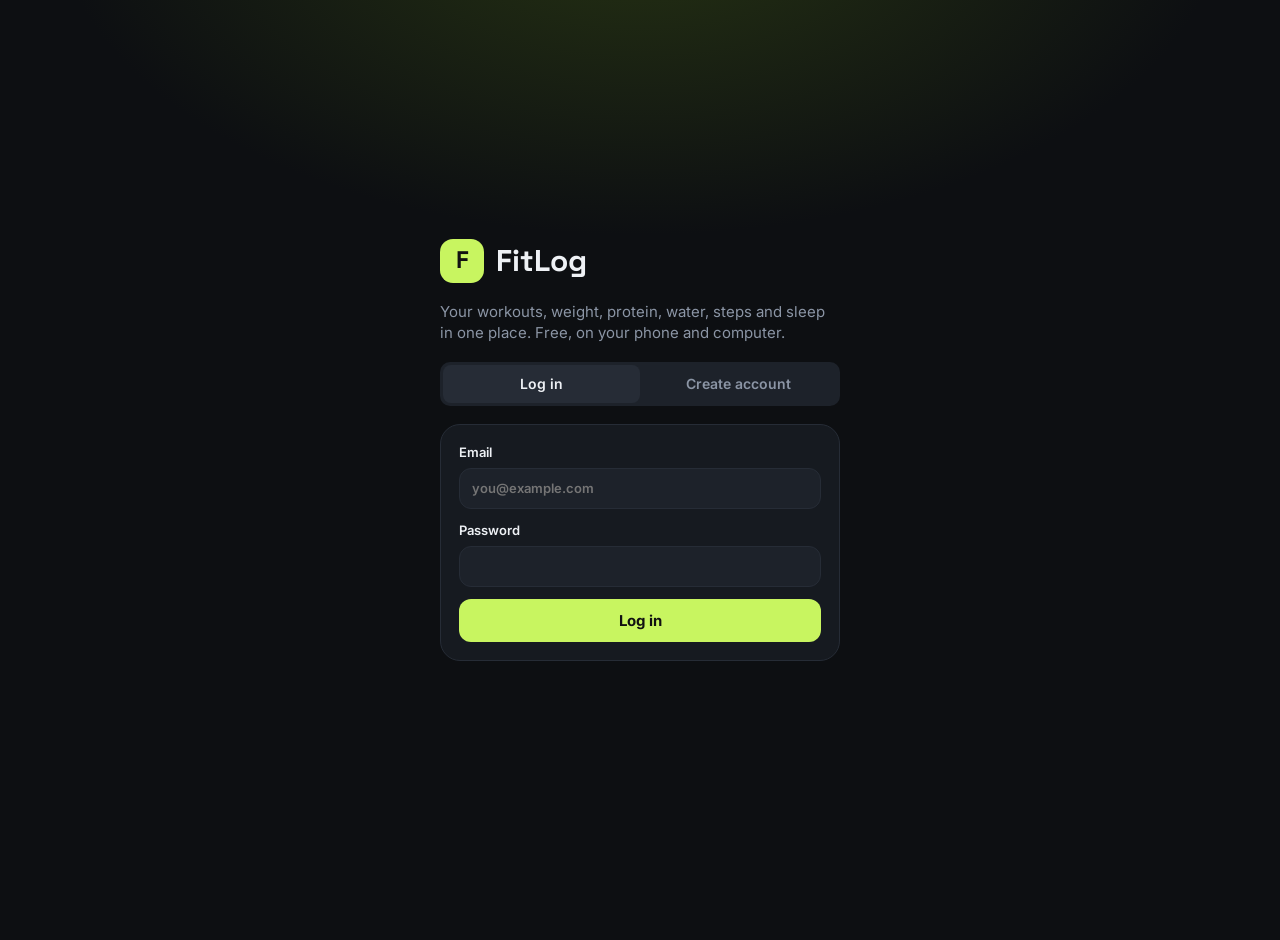
==== src/app/static/index.html @ 0b78c6a9 "FitLog first version Co-Authored-By: Claude Opus 5.5 (1M context) <noreply@anthropic.com>" ====
<!doctype html>
<html lang="en">
<head>
  <meta charset="utf-8">
  <meta name="viewport" content="width=device-width, initial-scale=1, viewport-fit=cover">
  <meta name="theme-color" content="#0d0f12">
  <meta name="description" content="Track workouts, weight, protein, water, steps and sleep. Free fitness log that works on phone and computer.">
  <title>FitLog</title>
  <link rel="manifest" href="manifest.json">
  <link rel="icon" href="icons/icon.svg" type="image/svg+xml">
  <link rel="apple-touch-icon" href="icons/apple-touch-icon.png">
  <meta name="apple-mobile-web-app-capable" content="yes">
  <meta name="apple-mobile-web-app-status-bar-style" content="black-translucent">
  <meta name="apple-mobile-web-app-title" content="FitLog">
  <link rel="preconnect" href="https://fonts.googleapis.com">
  <link href="https://fonts.googleapis.com/css2?family=Inter:wght@400;500;600&family=Space+Grotesk:wght@500;700&display=swap" rel="stylesheet">
  <link rel="stylesheet" href="styles.css">
</head>
<body>
  <!-- ================= SIGN IN / SIGN UP ================= -->
  <section id="auth" class="auth" hidden>
    <div class="auth-card">
      <div class="brand big"><span class="logo">F</span>FitLog</div>
      <p class="auth-tag">Your workouts, weight, protein, water, steps and sleep in one place. Free, on your phone and computer.</p>
      <div class="seg auth-seg">
        <button type="button" data-mode="login" class="on">Log in</button>
        <button type="button" data-mode="signup">Create account</button>
      </div>
      <form id="authForm" class="form" autocomplete="on">
        <label class="signup-only"><em class="lt">Name</em><input name="name" autocomplete="name" maxlength="40" placeholder="Adam"></label>
        <label><em class="lt">Email</em><input name="email" type="email" autocomplete="email" required placeholder="you@example.com"></label>
        <label><em class="lt">Password <span class="signup-only">at least 8 characters</span></em>
          <input name="password" type="password" autocomplete="current-password" required minlength="8"></label>
        <label class="signup-only" id="codeField" hidden><em class="lt">Invite code <span>ask the app owner</span></em><input name="code" autocomplete="off"></label>
        <p class="auth-error" id="authError"></p>
        <button type="submit" class="primary full" id="authSubmit">Log in</button>
      </form>
    </div>
  </section>

  <!-- ================= APP ================= -->
  <div id="app" hidden>
    <header class="top">
      <div class="brand"><span class="logo">F</span>FitLog</div>
      <div class="datenav" id="datenav">
        <button id="prev" aria-label="Previous day">&#8249;</button>
        <label class="datepick"><span id="dateLabel"></span><input type="date" id="dateInput" aria-label="Pick a date"></label>
        <button id="next" aria-label="Next day">&#8250;</button>
      </div>
    </header>

    <main>
      <!-- TODAY -->
      <section id="view-today" class="view active">
        <div class="col-a">
          <p class="hello" id="hello"></p>
          <article class="card hero" id="workoutCard">
            <div class="hero-head">
              <div>
                <p class="eyebrow" id="workoutDay"></p>
                <h1 id="workoutName"></h1>
              </div>
              <span class="pill" id="workoutMins"></span>
            </div>
            <ol id="workoutList" class="exlist"></ol>
            <div class="chips" id="workoutChips"></div>
          </article>

          <div class="stats">
            <div class="stat"><span class="stat-val" id="sAvg">–</span><span class="stat-lbl">7-day avg kg</span></div>
            <div class="stat"><span class="stat-val" id="sChange">–</span><span class="stat-lbl">vs last week</span></div>
            <div class="stat"><span class="stat-val" id="sStreak">0</span><span class="stat-lbl">day streak</span></div>
            <div class="stat"><span class="stat-val" id="sSessions">0</span><span class="stat-lbl">sessions this wk</span></div>
          </div>

          <p class="advice" id="advice"></p>
          <div class="rings" id="rings"></div>
        </div>

        <form class="card form col-b" id="dayForm" autocomplete="off">
          <div class="form-head">
            <h2>Daily log</h2>
            <span class="saved" id="saved"></span>
          </div>
          <div class="grid">
            <label><em class="lt">Weight <span>kg</span></em><input name="weight" type="number" step="0.1" inputmode="decimal" placeholder="–"></label>
            <label><em class="lt">Waist <span>cm · weekly</span></em><input name="waist" type="number" step="0.5" inputmode="decimal" placeholder="–"></label>
            <label><em class="lt">Protein <span>g</span></em><input name="protein" type="number" inputmode="numeric" placeholder="0"></label>
            <label><em class="lt">Water <span>L</span></em><input name="water" type="number" step="0.25" inputmode="decimal" placeholder="0"></label>
            <label><em class="lt">Steps</em><input name="steps" type="number" inputmode="numeric" placeholder="0"></label>
            <label><em class="lt">Sleep <span>h</span></em><input name="sleep" type="number" step="0.25" inputmode="decimal" placeholder="0"></label>
          </div>
          <label class="wide"><em class="lt">Workout</em>
            <select name="workout" id="workoutSelect"></select>
          </label>
          <label class="wide"><em class="lt">Lifts <span>exercise, weight × reps</span></em>
            <textarea name="lifts" rows="3" placeholder="Incline DB press 20 kg × 10, 9, 8"></textarea>
          </label>
          <label class="wide"><em class="lt">Note</em>
            <textarea name="note" rows="2" placeholder="How did today feel?"></textarea>
          </label>
          <div class="form-actions">
            <button type="button" class="ghost danger" id="clearDay">Clear day</button>
            <button type="submit" class="primary">Save</button>
          </div>
        </form>
      </section>

      <!-- HISTORY -->
      <section id="view-history" class="view">
        <article class="card">
          <div class="form-head">
            <h2>Weight trend</h2>
            <div class="seg" id="range">
              <button data-days="14">2W</button><button data-days="30" class="on">1M</button><button data-days="90">3M</button>
            </div>
          </div>
          <div id="chart" class="chart"></div>
          <div class="legend"><span class="dot dot-day"></span>Daily <span class="dot dot-avg"></span>7-day average</div>
        </article>
        <div id="historyList" class="hlist"></div>
      </section>

      <!-- PLAN -->
      <section id="view-plan" class="view">
        <div class="plan-head">
          <h2 class="page-title">Your plan</h2>
          <button type="button" class="ghost-btn" id="editPlan">Edit plan</button>
        </div>
        <div id="planView" class="stack">
          <article class="card"><h2>Daily targets</h2><div class="targets" id="targets"></div></article>
          <article class="card"><h2>Weekly split</h2><div id="split" class="split"></div></article>
          <article class="card"><h2>Menu</h2><div id="menu" class="menu"></div></article>
          <article class="card"><h2>Rules</h2><ul id="rules" class="rules"></ul></article>
        </div>
        <form id="planEdit" class="stack" hidden>
          <article class="card">
            <h2>Daily targets</h2>
            <div class="grid" id="targetInputs">
              <label><em class="lt">Calories <span>kcal</span></em><input name="calories" type="number" min="800" max="6000" required></label>
              <label><em class="lt">Protein <span>g</span></em><input name="protein" type="number" min="0" max="400" required></label>
              <label><em class="lt">Water <span>L</span></em><input name="water" type="number" step="0.25" min="0.5" max="10" required></label>
              <label><em class="lt">Steps</em><input name="steps" type="number" min="0" max="50000" step="500" required></label>
              <label><em class="lt">Sleep <span>h</span></em><input name="sleep" type="number" step="0.25" min="3" max="14" required></label>
            </div>
          </article>
          <article class="card">
            <h2>Weekly split</h2>
            <p class="hint">Name each day (call a day "Rest" for a rest day). One exercise per line.</p>
            <div id="splitInputs" class="split-edit"></div>
          </article>
          <article class="card">
            <h2>Menu</h2>
            <div id="menuInputs" class="menu-edit"></div>
            <button type="button" class="ghost-btn" id="addMeal">+ Add meal</button>
          </article>
          <div class="form-actions sticky-actions">
            <button type="button" class="ghost" id="cancelPlan">Cancel</button>
            <button type="submit" class="primary">Save plan</button>
          </div>
        </form>
      </section>

      <!-- ME -->
      <section id="view-me" class="view">
        <article class="card me-card">
          <div class="avatar" id="avatar"></div>
          <div>
            <h2 id="meName"></h2>
            <p class="muted" id="meEmail"></p>
          </div>
        </article>

        <form class="card form" id="nameForm">
          <h2>Profile</h2>
          <label><em class="lt">Name</em><input name="name" maxlength="40" required></label>
          <div class="form-actions"><span></span><button type="submit" class="primary">Save</button></div>
        </form>

        <article class="card">
          <h2>Install the app</h2>
          <div id="installBox" class="install">
            <button type="button" class="primary" id="installBtn" hidden>Install FitLog</button>
            <ul class="rules">
              <li><b>Android (Chrome):</b> menu ⋮ → <i>Add to Home screen</i> / <i>Install app</i></li>
              <li><b>iPhone (Safari):</b> Share button → <i>Add to Home Screen</i></li>
              <li><b>Computer (Chrome / Edge):</b> install icon at the right end of the address bar</li>
            </ul>
          </div>
        </article>

        <article class="card backup">
          <div>
            <h2>Backup</h2>
            <p class="muted">Download all your records as one file. Keep it in Google Drive, or use it to move your log to another FitLog (laptop ↔ cloud).</p>
          </div>
          <div class="backup-actions">
            <button type="button" class="primary" id="exportBtn">Download backup</button>
            <label class="ghost-btn">Restore from file<input type="file" id="importFile" accept=".json,application/json" hidden></label>
          </div>
        </article>

        <article class="card account-actions">
          <button type="button" class="ghost-btn" id="logoutBtn">Log out</button>
          <button type="button" class="ghost danger" id="deleteBtn">Delete account</button>
        </article>
      </section>
    </main>

    <nav class="tabs">
      <button data-view="today" class="on"><svg viewBox="0 0 24 24"><path d="M4 12h3l2-6 4 12 2-6h5"/></svg><span>Today</span></button>
      <button data-view="history"><svg viewBox="0 0 24 24"><path d="M4 19V5M4 19h16M8 15l4-4 3 3 5-6"/></svg><span>History</span></button>
      <button data-view="plan"><svg viewBox="0 0 24 24"><path d="M6 4h12v16H6zM9 8h6M9 12h6M9 16h4"/></svg><span>Plan</span></button>
      <button data-view="me"><svg viewBox="0 0 24 24"><circle cx="12" cy="8" r="4"/><path d="M4 20c1.5-4 4.5-6 8-6s6.5 2 8 6"/></svg><span>Me</span></button>
    </nav>
  </div>

  <div class="offline" id="offline" hidden>You're offline. Changes won't save until you reconnect.</div>
  <div class="toast" id="toast"></div>
  <script src="app.js"></script>
</body>
</html>
---- src/app/static/styles.css ----
:root {
  --bg: #0d0f12;
  --card: #161a20;
  --card-2: #1d222a;
  --line: #262c36;
  --text: #eef1f5;
  --muted: #8b95a5;
  --lime: #c8f560;
  --orange: #ff8a3d;
  --blue: #5cc8ff;
  --violet: #a78bfa;
  --red: #ff6b6b;
  --radius: 20px;
}

* { box-sizing: border-box; margin: 0; }
html { -webkit-text-size-adjust: 100%; }
body {
  background: radial-gradient(1200px 600px at 80% -10%, #1b2410 0%, transparent 60%), var(--bg);
  color: var(--text);
  font: 15px/1.45 Inter, system-ui, sans-serif;
  min-height: 100vh;
  padding-bottom: 96px;
}
h1, h2, .brand, .stat-val, .ring-val { font-family: "Space Grotesk", Inter, sans-serif; }
h2 { font-size: 17px; font-weight: 700; }
button { font: inherit; color: inherit; cursor: pointer; border: 0; background: none; }

/* Header */
.top {
  position: sticky; top: 0; z-index: 5;
  display: flex; align-items: center; justify-content: space-between; gap: 12px;
  padding: 14px max(16px, calc((100% - 728px) / 2));
  background: rgba(13, 15, 18, .82); backdrop-filter: blur(12px);
}
.brand { display: flex; align-items: center; gap: 8px; font-size: 20px; font-weight: 700; }
.logo {
  display: grid; place-items: center; width: 30px; height: 30px; border-radius: 9px;
  background: var(--lime); color: #111; font-size: 17px;
}
.datenav { display: flex; align-items: center; background: var(--card); border-radius: 999px; padding: 3px; }
.datenav button { width: 32px; height: 32px; border-radius: 50%; font-size: 20px; color: var(--muted); }
.datenav button:hover { background: var(--card-2); color: var(--text); }
.datepick { position: relative; padding: 0 8px; font-weight: 600; font-size: 14px; white-space: nowrap; }
.datepick input { position: absolute; inset: 0; opacity: 0; cursor: pointer; }

main { max-width: 760px; margin: 0 auto; padding: 4px 16px; }
.view { display: none; flex-direction: column; gap: 14px; animation: fade .25s ease; }
.view.active { display: flex; }
@keyframes fade { from { opacity: 0; transform: translateY(6px); } }

.card { background: var(--card); border: 1px solid var(--line); border-radius: var(--radius); padding: 18px; }
.card > h2 { margin-bottom: 12px; }

/* Workout hero */
.hero {
  background: linear-gradient(135deg, #222c12 0%, #161a20 55%);
  border-color: #34421a;
}
.hero-head { display: flex; justify-content: space-between; align-items: flex-start; }
.eyebrow { color: var(--lime); font-size: 12px; font-weight: 600; letter-spacing: .08em; text-transform: uppercase; }
.hero h1 { font-size: 34px; line-height: 1.1; margin-top: 2px; }
.pill { background: rgba(200, 245, 96, .14); color: var(--lime); border-radius: 999px; padding: 4px 10px; font-size: 12px; font-weight: 600; }
.exlist { margin: 14px 0 0; padding: 0; list-style: none; counter-reset: ex; display: grid; gap: 8px; }
.exlist li { counter-increment: ex; display: flex; gap: 10px; color: #d7dde6; }
.exlist li::before {
  content: counter(ex); flex: none; width: 22px; height: 22px; border-radius: 7px;
  display: grid; place-items: center; font-size: 12px; font-weight: 600;
  background: var(--card-2); color: var(--muted);
}
.chips { display: flex; gap: 8px; margin-top: 16px; flex-wrap: wrap; }
.chip { padding: 8px 14px; border-radius: 999px; background: var(--card-2); border: 1px solid var(--line); font-weight: 600; font-size: 13px; }
.chip.on { background: var(--lime); color: #111; border-color: var(--lime); }
.chip.off.on { background: var(--red); border-color: var(--red); }

/* Stats */
.stats { display: grid; grid-template-columns: repeat(4, 1fr); gap: 8px; }
.stat { background: var(--card); border: 1px solid var(--line); border-radius: 16px; padding: 12px 10px; display: flex; flex-direction: column; }
.stat-val { font-size: 22px; font-weight: 700; }
.stat-lbl { color: var(--muted); font-size: 11.5px; }
.good { color: var(--lime); } .warn { color: var(--orange); }
.advice { color: var(--muted); font-size: 13.5px; padding: 0 4px; }
.advice::before { content: "\25CF  "; color: var(--lime); }

/* Rings */
.rings { display: grid; grid-template-columns: repeat(4, 1fr); gap: 8px; }
.ring { background: var(--card); border: 1px solid var(--line); border-radius: 16px; padding: 12px 6px 10px; display: flex; flex-direction: column; align-items: center; gap: 6px; }
.ring svg { width: 72px; height: 72px; transform: rotate(-90deg); }
.ring circle { fill: none; stroke-width: 7; }
.ring .track { stroke: var(--card-2); }
.ring .bar { stroke-linecap: round; transition: stroke-dashoffset .6s cubic-bezier(.2,.8,.2,1); }
.ring-wrap { position: relative; }
.ring-val { position: absolute; inset: 0; display: grid; place-items: center; font-size: 15px; font-weight: 700; }
.ring-lbl { font-size: 12px; color: var(--muted); text-align: center; }
.ring-add { font-size: 12px; font-weight: 600; padding: 4px 10px; border-radius: 999px; background: var(--card-2); }
.ring-add:hover { background: var(--line); }

/* Form */
.form { display: flex; flex-direction: column; gap: 12px; }
.form-head { display: flex; justify-content: space-between; align-items: center; gap: 8px; }
.saved { font-size: 12px; color: var(--muted); }
.grid { display: grid; grid-template-columns: repeat(3, 1fr); gap: 10px; }
label { display: flex; flex-direction: column; gap: 6px; font-size: 13px; font-weight: 600; }
label span { color: var(--muted); font-weight: 400; font-size: 12px; }
input, select, textarea {
  font: inherit; color: var(--text); background: var(--card-2);
  border: 1px solid var(--line); border-radius: 12px; padding: 10px 12px; width: 100%;
}
input:focus, select:focus, textarea:focus { outline: 2px solid var(--lime); outline-offset: -1px; }
textarea { resize: vertical; }
.form-actions { display: flex; justify-content: space-between; gap: 10px; }
.primary { background: var(--lime); color: #111; font-weight: 700; padding: 11px 26px; border-radius: 12px; }
.ghost { color: var(--muted); padding: 11px 10px; }
.ghost:hover { color: var(--red); }

/* History */
.seg { display: flex; background: var(--card-2); border-radius: 10px; padding: 3px; }
.seg button { padding: 4px 10px; border-radius: 8px; font-size: 12px; font-weight: 600; color: var(--muted); }
.seg button.on { background: var(--line); color: var(--text); }
.chart { height: 220px; margin-top: 12px; }
.chart svg { width: 100%; height: 100%; overflow: visible; }
.chart .gridline { stroke: var(--line); stroke-width: 1; }
.chart text { fill: var(--muted); font-size: 11px; font-family: Inter, sans-serif; }
.empty { color: var(--muted); display: grid; place-items: center; height: 100%; text-align: center; font-size: 14px; }
.legend { display: flex; align-items: center; gap: 6px; color: var(--muted); font-size: 12px; margin-top: 8px; }
.dot { width: 9px; height: 9px; border-radius: 50%; display: inline-block; margin-left: 8px; }
.dot-day { background: var(--blue); } .dot-avg { background: var(--lime); }
.hlist { display: flex; flex-direction: column; gap: 8px; }
.hrow {
  display: grid; grid-template-columns: 56px 1fr auto; align-items: center; gap: 12px; text-align: left;
  background: var(--card); border: 1px solid var(--line); border-radius: 16px; padding: 12px 14px;
}
.hrow:hover { border-color: #3a4352; }
.hdate { font-family: "Space Grotesk"; font-weight: 700; line-height: 1.1; }
.hdate small { display: block; color: var(--muted); font: 500 11px Inter; }
.hmeta { display: flex; flex-wrap: wrap; gap: 4px 12px; font-size: 13px; color: var(--muted); }
.hmeta b { color: var(--text); font-weight: 600; }
.tag { font-size: 12px; font-weight: 600; padding: 3px 9px; border-radius: 999px; background: var(--card-2); }
.tag.done { background: rgba(200,245,96,.15); color: var(--lime); }

/* Plan */
.targets { display: grid; grid-template-columns: repeat(5, 1fr); gap: 8px; }
.target { background: var(--card-2); border-radius: 14px; padding: 10px; text-align: center; }
.target b { display: block; font: 700 18px "Space Grotesk"; }
.target span { font-size: 11.5px; color: var(--muted); }
.split { display: flex; flex-direction: column; gap: 6px; }
.srow { display: grid; grid-template-columns: 44px 70px 1fr; gap: 10px; padding: 10px 12px; border-radius: 14px; background: var(--card-2); font-size: 13.5px; }
.srow.today { outline: 2px solid var(--lime); }
.srow .d { color: var(--muted); font-weight: 600; }
.srow .n { font-weight: 700; }
.srow .e { color: #c3cad5; }
.menu { display: flex; flex-direction: column; gap: 8px; }
.mrow { display: flex; justify-content: space-between; gap: 12px; padding: 10px 12px; background: var(--card-2); border-radius: 14px; font-size: 13.5px; }
.mrow b { display: block; }
.mrow .p { color: var(--lime); font-weight: 700; white-space: nowrap; }
.rules { padding-left: 18px; color: #c3cad5; display: grid; gap: 6px; font-size: 14px; }

/* Bottom tabs */
.tabs {
  position: fixed; bottom: 14px; left: 50%; transform: translateX(-50%); z-index: 6;
  display: flex; gap: 4px; padding: 6px; border-radius: 999px;
  background: rgba(29, 34, 42, .92); border: 1px solid var(--line); backdrop-filter: blur(12px);
  box-shadow: 0 10px 30px rgba(0,0,0,.4);
}
.tabs button { display: flex; align-items: center; gap: 6px; padding: 10px 16px; border-radius: 999px; font-weight: 600; font-size: 13.5px; color: var(--muted); }
.tabs button.on { background: var(--lime); color: #111; }
.tabs svg { width: 18px; height: 18px; fill: none; stroke: currentColor; stroke-width: 2; stroke-linecap: round; stroke-linejoin: round; }

.toast {
  position: fixed; left: 50%; bottom: 84px; transform: translate(-50%, 20px); opacity: 0;
  background: var(--text); color: #111; padding: 10px 16px; border-radius: 12px; font-weight: 600; font-size: 14px;
  transition: .25s; pointer-events: none; z-index: 7;
}
.toast.show { opacity: 1; transform: translate(-50%, 0); }

@media (max-width: 560px) {
  .stats, .rings { grid-template-columns: repeat(2, 1fr); }
  .grid { grid-template-columns: repeat(2, 1fr); }
  .targets { grid-template-columns: repeat(3, 1fr); }
  .srow { grid-template-columns: 38px 1fr; }
  .srow .e { grid-column: 1 / -1; }
  .hero h1 { font-size: 30px; }
}

.lt { font-style: normal; display: flex; align-items: baseline; gap: 6px; }

.backup { display: flex; flex-direction: column; gap: 14px; }
.backup p { color: var(--muted); font-size: 13.5px; margin-top: 4px; }
.backup-actions { display: flex; gap: 10px; flex-wrap: wrap; align-items: center; }
.ghost-btn { cursor: pointer; padding: 11px 16px; border-radius: 12px; border: 1px solid var(--line); font-size: 14px; flex-direction: row; }
.ghost-btn:hover { background: var(--card-2); }

/* ---------- v2: accounts, plan editor, Me page, PWA, desktop layout ---------- */
[hidden] { display: none !important; }
.muted { color: var(--muted); font-size: 13.5px; }
.hint { color: var(--muted); font-size: 13px; margin: -4px 0 12px; }
.col-a { display: flex; flex-direction: column; gap: 14px; }
.stack { display: flex; flex-direction: column; gap: 14px; }
.hello { color: var(--muted); font-size: 14px; padding: 0 4px; }
.hello b { color: var(--text); }
.danger { color: var(--red) !important; }
.full { width: 100%; }

/* Auth screen */
.auth {
  min-height: 100vh; display: grid; place-items: center; padding: 24px 16px;
  background: radial-gradient(900px 500px at 50% -10%, #263313 0%, transparent 65%), var(--bg);
}
.auth-card { width: 100%; max-width: 400px; display: flex; flex-direction: column; gap: 18px; }
.brand.big { font-size: 30px; gap: 12px; }
.brand.big .logo { width: 44px; height: 44px; font-size: 24px; border-radius: 13px; }
.auth-tag { color: var(--muted); font-size: 15px; }
.auth-seg { align-self: stretch; }
.auth-seg button { flex: 1; padding: 9px; font-size: 14px; }
.auth .form { background: var(--card); border: 1px solid var(--line); border-radius: var(--radius); padding: 18px; }
.auth-error { color: var(--red); font-size: 13.5px; min-height: 1em; }
.auth-error:empty { display: none; }

/* Plan editor */
.plan-head { display: flex; justify-content: space-between; align-items: center; padding: 0 2px; }
.page-title { font-size: 22px; }
.split-edit { display: flex; flex-direction: column; gap: 10px; }
.split-edit .sday { display: grid; grid-template-columns: 44px 120px 1fr; gap: 10px; align-items: start; }
.split-edit .sday b { padding-top: 10px; color: var(--muted); font-size: 13px; }
.menu-edit { display: flex; flex-direction: column; gap: 10px; margin-bottom: 12px; }
.menu-edit .mealrow { display: grid; grid-template-columns: 110px 1fr 74px 36px; gap: 8px; }
.icon-btn { width: 36px; height: 42px; border-radius: 10px; color: var(--muted); font-size: 20px; }
.icon-btn:hover { background: var(--card-2); color: var(--red); }
.sticky-actions { position: sticky; bottom: 86px; background: rgba(13,15,18,.9); backdrop-filter: blur(8px); padding: 10px; border-radius: 14px; }

/* Me page */
.me-card { display: flex; align-items: center; gap: 14px; }
.avatar { width: 52px; height: 52px; border-radius: 16px; background: var(--lime); color: #111; display: grid; place-items: center; font: 700 22px "Space Grotesk"; }
.install { display: flex; flex-direction: column; gap: 12px; }
.account-actions { display: flex; justify-content: space-between; align-items: center; }

.offline { position: fixed; top: 0; left: 0; right: 0; z-index: 9; background: var(--orange); color: #111; text-align: center; font-size: 13px; font-weight: 600; padding: 6px; }

@media (max-width: 480px) {
  .tabs { gap: 2px; padding: 5px; }
  .tabs button { flex-direction: column; gap: 2px; padding: 7px 14px; font-size: 11px; }
  .split-edit .sday { grid-template-columns: 1fr; gap: 6px; }
  .split-edit .sday b { padding-top: 0; }
  .menu-edit .mealrow { grid-template-columns: 1fr 70px 36px; }
  .menu-edit .mealrow input[name=food] { grid-column: 1 / -1; grid-row: 2; }
}

/* Computer / tablet: sidebar navigation + two columns */
@media (min-width: 960px) {
  #app { padding-left: 210px; }
  .top { padding: 18px max(24px, calc((100% - 1000px) / 2)); }
  main { max-width: 1000px; padding: 4px 24px; }
  .tabs {
    left: 24px; top: 96px; bottom: auto; transform: none;
    flex-direction: column; align-items: stretch; border-radius: 20px; padding: 8px; width: 170px;
  }
  .tabs button { padding: 12px 16px; font-size: 14.5px; }
  .toast { bottom: 32px; }
  #view-today.active { display: grid; grid-template-columns: 1.15fr 1fr; gap: 18px; align-items: start; }
  #view-today .col-b { position: sticky; top: 90px; }
  #view-today .grid { grid-template-columns: repeat(2, 1fr); }
  .sticky-actions { bottom: 16px; }
  body { padding-bottom: 40px; }
}
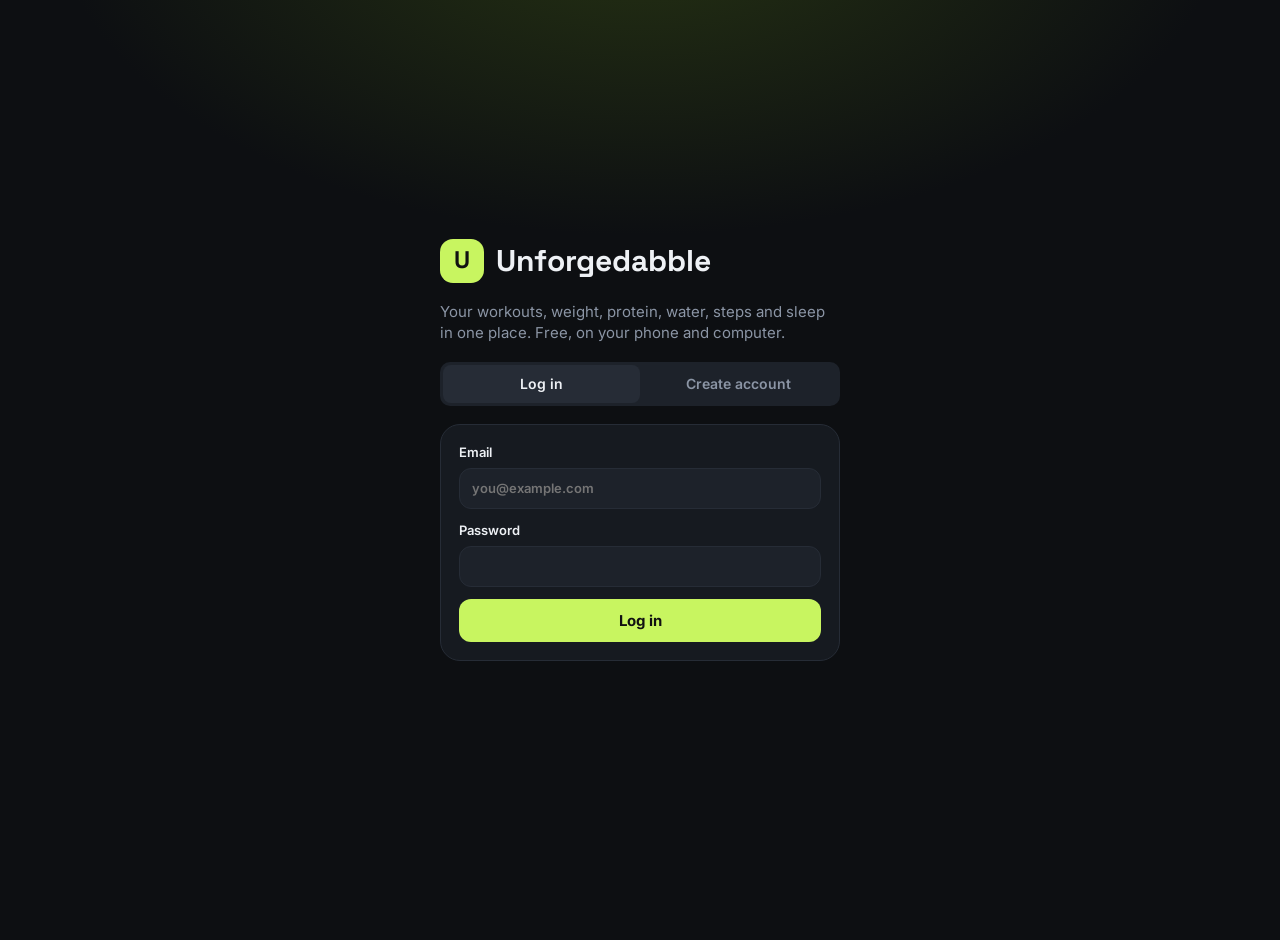
==== commit fc3497d6: "Rename app to Unforgedabble Co-Authored-By: Claude Opus 5.5 (1M context) <noreply@anthropic.com>" ====
--- a/src/app/static/index.html
+++ b/src/app/static/index.html
@@ -5,13 +5,13 @@
   <meta name="viewport" content="width=device-width, initial-scale=1, viewport-fit=cover">
   <meta name="theme-color" content="#0d0f12">
   <meta name="description" content="Track workouts, weight, protein, water, steps and sleep. Free fitness log that works on phone and computer.">
-  <title>FitLog</title>
+  <title>Unforgedabble</title>
   <link rel="manifest" href="manifest.json">
   <link rel="icon" href="icons/icon.svg" type="image/svg+xml">
   <link rel="apple-touch-icon" href="icons/apple-touch-icon.png">
   <meta name="apple-mobile-web-app-capable" content="yes">
   <meta name="apple-mobile-web-app-status-bar-style" content="black-translucent">
-  <meta name="apple-mobile-web-app-title" content="FitLog">
+  <meta name="apple-mobile-web-app-title" content="Unforgedabble">
   <link rel="preconnect" href="https://fonts.googleapis.com">
   <link href="https://fonts.googleapis.com/css2?family=Inter:wght@400;500;600&family=Space+Grotesk:wght@500;700&display=swap" rel="stylesheet">
   <link rel="stylesheet" href="styles.css">
@@ -20,7 +20,7 @@
   <!-- ================= SIGN IN / SIGN UP ================= -->
   <section id="auth" class="auth" hidden>
     <div class="auth-card">
-      <div class="brand big"><span class="logo">F</span>FitLog</div>
+      <div class="brand big"><span class="logo">U</span>Unforgedabble</div>
       <p class="auth-tag">Your workouts, weight, protein, water, steps and sleep in one place. Free, on your phone and computer.</p>
       <div class="seg auth-seg">
         <button type="button" data-mode="login" class="on">Log in</button>
@@ -41,7 +41,7 @@
   <!-- ================= APP ================= -->
   <div id="app" hidden>
     <header class="top">
-      <div class="brand"><span class="logo">F</span>FitLog</div>
+      <div class="brand"><span class="logo">U</span>Unforgedabble</div>
       <div class="datenav" id="datenav">
         <button id="prev" aria-label="Previous day">&#8249;</button>
         <label class="datepick"><span id="dateLabel"></span><input type="date" id="dateInput" aria-label="Pick a date"></label>
@@ -180,7 +180,7 @@
         <article class="card">
           <h2>Install the app</h2>
           <div id="installBox" class="install">
-            <button type="button" class="primary" id="installBtn" hidden>Install FitLog</button>
+            <button type="button" class="primary" id="installBtn" hidden>Install Unforgedabble</button>
             <ul class="rules">
               <li><b>Android (Chrome):</b> menu ⋮ → <i>Add to Home screen</i> / <i>Install app</i></li>
               <li><b>iPhone (Safari):</b> Share button → <i>Add to Home Screen</i></li>
@@ -192,7 +192,7 @@
         <article class="card backup">
           <div>
             <h2>Backup</h2>
-            <p class="muted">Download all your records as one file. Keep it in Google Drive, or use it to move your log to another FitLog (laptop ↔ cloud).</p>
+            <p class="muted">Download all your records as one file. Keep it in Google Drive, or use it to move your log to another Unforgedabble (laptop ↔ cloud).</p>
           </div>
           <div class="backup-actions">
             <button type="button" class="primary" id="exportBtn">Download backup</button>
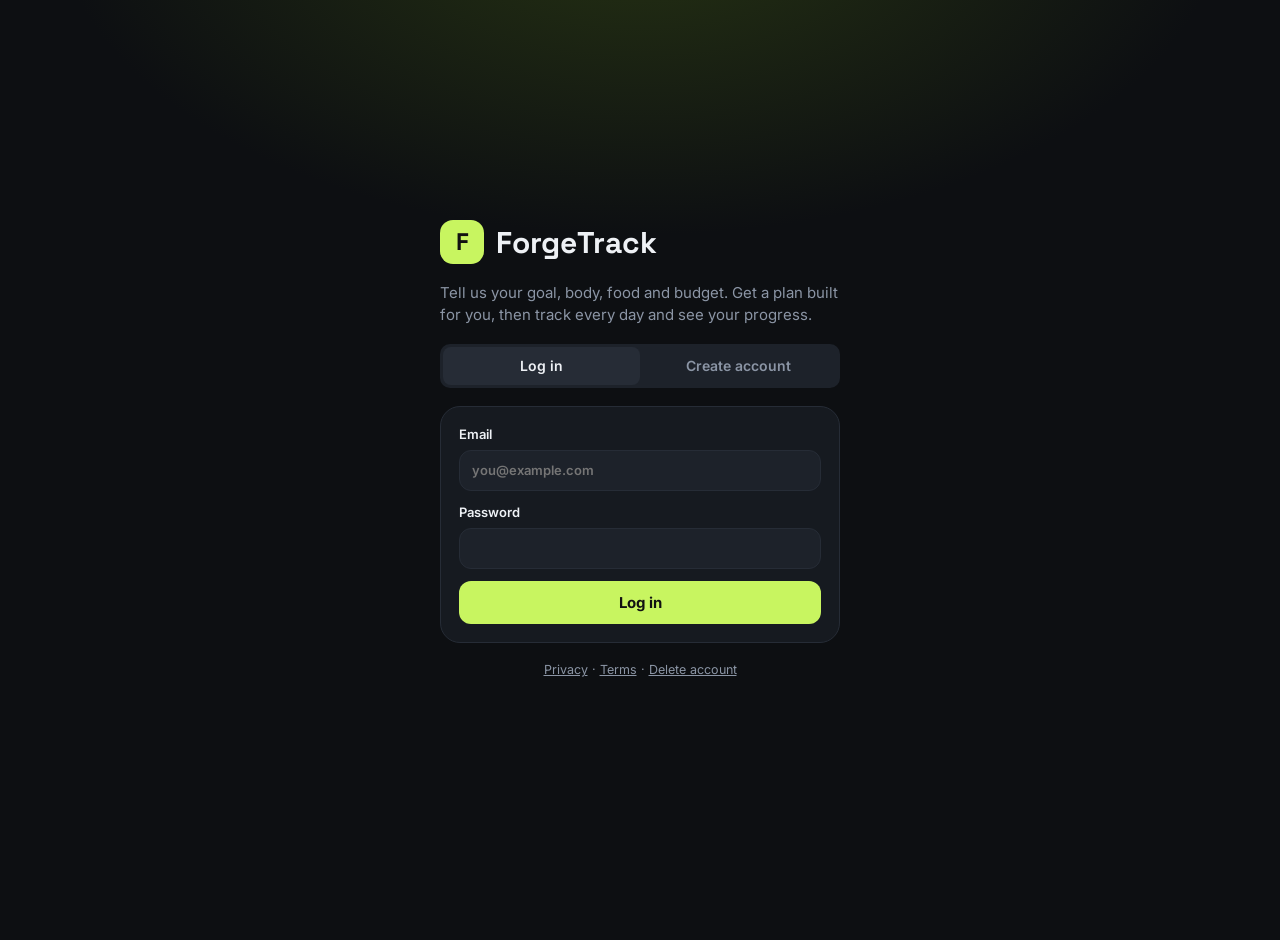
==== commit d800cf86: "ForgeTrack: setup questions, personal plans, daily tasks, progress reports, Google sign-in, Play Sto" ====
--- a/src/app/static/index.html
+++ b/src/app/static/index.html
@@ -4,14 +4,14 @@
   <meta charset="utf-8">
   <meta name="viewport" content="width=device-width, initial-scale=1, viewport-fit=cover">
   <meta name="theme-color" content="#0d0f12">
-  <meta name="description" content="Track workouts, weight, protein, water, steps and sleep. Free fitness log that works on phone and computer.">
-  <title>Unforgedabble</title>
+  <meta name="description" content="ForgeTrack builds a workout and meal plan around your goal, body, food and budget, then tracks your days and shows your progress.">
+  <title>ForgeTrack</title>
   <link rel="manifest" href="manifest.json">
   <link rel="icon" href="icons/icon.svg" type="image/svg+xml">
   <link rel="apple-touch-icon" href="icons/apple-touch-icon.png">
   <meta name="apple-mobile-web-app-capable" content="yes">
   <meta name="apple-mobile-web-app-status-bar-style" content="black-translucent">
-  <meta name="apple-mobile-web-app-title" content="Unforgedabble">
+  <meta name="apple-mobile-web-app-title" content="ForgeTrack">
   <link rel="preconnect" href="https://fonts.googleapis.com">
   <link href="https://fonts.googleapis.com/css2?family=Inter:wght@400;500;600&family=Space+Grotesk:wght@500;700&display=swap" rel="stylesheet">
   <link rel="stylesheet" href="styles.css">
@@ -20,28 +20,72 @@
   <!-- ================= SIGN IN / SIGN UP ================= -->
   <section id="auth" class="auth" hidden>
     <div class="auth-card">
-      <div class="brand big"><span class="logo">U</span>Unforgedabble</div>
-      <p class="auth-tag">Your workouts, weight, protein, water, steps and sleep in one place. Free, on your phone and computer.</p>
+      <div class="brand big"><span class="logo">F</span>ForgeTrack</div>
+      <p class="auth-tag">Tell us your goal, body, food and budget. Get a plan built for you, then track every day and see your progress.</p>
+
+      <div id="socialBox" class="social" hidden>
+        <div id="googleBtn" class="google-btn"></div>
+        <div class="divider"><span>or use email</span></div>
+      </div>
+
       <div class="seg auth-seg">
         <button type="button" data-mode="login" class="on">Log in</button>
         <button type="button" data-mode="signup">Create account</button>
       </div>
       <form id="authForm" class="form" autocomplete="on">
-        <label class="signup-only"><em class="lt">Name</em><input name="name" autocomplete="name" maxlength="40" placeholder="Adam"></label>
+        <label class="signup-only"><em class="lt">Name</em><input name="name" autocomplete="given-name" maxlength="40" placeholder="Your first name"></label>
         <label><em class="lt">Email</em><input name="email" type="email" autocomplete="email" required placeholder="you@example.com"></label>
         <label><em class="lt">Password <span class="signup-only">at least 8 characters</span></em>
           <input name="password" type="password" autocomplete="current-password" required minlength="8"></label>
         <label class="signup-only" id="codeField" hidden><em class="lt">Invite code <span>ask the app owner</span></em><input name="code" autocomplete="off"></label>
+        <label class="check signup-only"><input type="checkbox" name="consent">
+          <span>I'm 16 or older and agree to the <a href="terms.html" target="_blank">Terms</a> and <a href="privacy.html" target="_blank">Privacy Policy</a>, including ForgeTrack storing my health and fitness answers to build my plan.</span></label>
         <p class="auth-error" id="authError"></p>
         <button type="submit" class="primary full" id="authSubmit">Log in</button>
       </form>
+      <p class="legal-links"><a href="privacy.html">Privacy</a> · <a href="terms.html">Terms</a> · <a href="delete-account.html">Delete account</a></p>
+    </div>
+  </section>
+
+  <!-- first Google sign-in: ask for consent before the account is made -->
+  <div class="modal" id="consentModal" hidden>
+    <div class="modal-card">
+      <h2>One last thing</h2>
+      <label class="check"><input type="checkbox" id="consentBox">
+        <span>I'm 16 or older and agree to the <a href="terms.html" target="_blank">Terms</a> and <a href="privacy.html" target="_blank">Privacy Policy</a>, including ForgeTrack storing my health and fitness answers to build my plan.</span></label>
+      <div class="form-actions">
+        <button type="button" class="ghost" id="consentCancel">Cancel</button>
+        <button type="button" class="primary" id="consentOk">Create account</button>
+      </div>
+    </div>
+  </div>
+
+  <!-- ================= SETUP QUESTIONS ================= -->
+  <section id="onboard" class="onboard" hidden>
+    <div class="onboard-card">
+      <div class="onboard-top">
+        <div class="brand"><span class="logo">F</span>ForgeTrack</div>
+        <span class="muted" id="stepCount"></span>
+      </div>
+      <div class="progress"><span id="stepBar"></span></div>
+      <form id="stepForm" class="step" autocomplete="off" novalidate>
+        <h1 id="stepTitle"></h1>
+        <p class="muted" id="stepSub"></p>
+        <div id="stepBody" class="step-body"></div>
+        <p class="auth-error" id="stepError"></p>
+        <div class="form-actions">
+          <button type="button" class="ghost" id="stepBack">Back</button>
+          <button type="submit" class="primary" id="stepNext">Next</button>
+        </div>
+      </form>
+      <div id="planReady" class="step" hidden></div>
     </div>
   </section>
 
   <!-- ================= APP ================= -->
   <div id="app" hidden>
     <header class="top">
-      <div class="brand"><span class="logo">U</span>Unforgedabble</div>
+      <div class="brand"><span class="logo">F</span>ForgeTrack</div>
       <div class="datenav" id="datenav">
         <button id="prev" aria-label="Previous day">&#8249;</button>
         <label class="datepick"><span id="dateLabel"></span><input type="date" id="dateInput" aria-label="Pick a date"></label>
@@ -54,6 +98,17 @@
       <section id="view-today" class="view active">
         <div class="col-a">
           <p class="hello" id="hello"></p>
+          <button type="button" class="banner" id="reportBanner" hidden></button>
+
+          <article class="card">
+            <div class="form-head">
+              <h2>Today's tasks</h2>
+              <span class="pill" id="taskCount"></span>
+            </div>
+            <div class="taskbar"><span id="taskBar"></span></div>
+            <ul id="tasks" class="tasks"></ul>
+          </article>
+
           <article class="card hero" id="workoutCard">
             <div class="hero-head">
               <div>
@@ -85,6 +140,7 @@
           <div class="grid">
             <label><em class="lt">Weight <span>kg</span></em><input name="weight" type="number" step="0.1" inputmode="decimal" placeholder="–"></label>
             <label><em class="lt">Waist <span>cm · weekly</span></em><input name="waist" type="number" step="0.5" inputmode="decimal" placeholder="–"></label>
+            <label><em class="lt">Calories <span>kcal</span></em><input name="calories" type="number" inputmode="numeric" placeholder="0"></label>
             <label><em class="lt">Protein <span>g</span></em><input name="protein" type="number" inputmode="numeric" placeholder="0"></label>
             <label><em class="lt">Water <span>L</span></em><input name="water" type="number" step="0.25" inputmode="decimal" placeholder="0"></label>
             <label><em class="lt">Steps</em><input name="steps" type="number" inputmode="numeric" placeholder="0"></label>
@@ -99,6 +155,7 @@
           <label class="wide"><em class="lt">Note</em>
             <textarea name="note" rows="2" placeholder="How did today feel?"></textarea>
           </label>
+          <input type="hidden" name="done">
           <div class="form-actions">
             <button type="button" class="ghost danger" id="clearDay">Clear day</button>
             <button type="submit" class="primary">Save</button>
@@ -106,8 +163,11 @@
         </form>
       </section>
 
-      <!-- HISTORY -->
-      <section id="view-history" class="view">
+      <!-- PROGRESS -->
+      <section id="view-progress" class="view">
+        <h2 class="page-title">Progress</h2>
+        <div id="live"></div>
+        <div id="reports" class="stack"></div>
         <article class="card">
           <div class="form-head">
             <h2>Weight trend</h2>
@@ -124,14 +184,20 @@
       <!-- PLAN -->
       <section id="view-plan" class="view">
         <div class="plan-head">
-          <h2 class="page-title">Your plan</h2>
+          <div>
+            <h2 class="page-title">Your plan</h2>
+            <p class="muted" id="planGoal"></p>
+          </div>
           <button type="button" class="ghost-btn" id="editPlan">Edit plan</button>
         </div>
         <div id="planView" class="stack">
+          <article class="card" id="notesCard" hidden><h2>About your plan</h2><ul id="notes" class="rules"></ul></article>
           <article class="card"><h2>Daily targets</h2><div class="targets" id="targets"></div></article>
-          <article class="card"><h2>Weekly split</h2><div id="split" class="split"></div></article>
-          <article class="card"><h2>Menu</h2><div id="menu" class="menu"></div></article>
+          <article class="card"><h2>Weekly workouts</h2><div id="split" class="split"></div></article>
+          <article class="card"><h2>Meal plan</h2><div id="menu" class="menu"></div></article>
           <article class="card"><h2>Rules</h2><ul id="rules" class="rules"></ul></article>
+          <button type="button" class="ghost-btn" id="redoSetup">Answer the setup questions again</button>
+          <p class="disclaimer">ForgeTrack gives general fitness guidance, not medical advice. Check with a doctor before starting if you have a health condition, are pregnant, or have an injury.</p>
         </div>
         <form id="planEdit" class="stack" hidden>
           <article class="card">
@@ -139,18 +205,20 @@
             <div class="grid" id="targetInputs">
               <label><em class="lt">Calories <span>kcal</span></em><input name="calories" type="number" min="800" max="6000" required></label>
               <label><em class="lt">Protein <span>g</span></em><input name="protein" type="number" min="0" max="400" required></label>
+              <label><em class="lt">Carbs <span>g</span></em><input name="carbs" type="number" min="0" max="1000"></label>
+              <label><em class="lt">Fat <span>g</span></em><input name="fat" type="number" min="0" max="400"></label>
               <label><em class="lt">Water <span>L</span></em><input name="water" type="number" step="0.25" min="0.5" max="10" required></label>
               <label><em class="lt">Steps</em><input name="steps" type="number" min="0" max="50000" step="500" required></label>
               <label><em class="lt">Sleep <span>h</span></em><input name="sleep" type="number" step="0.25" min="3" max="14" required></label>
             </div>
           </article>
           <article class="card">
-            <h2>Weekly split</h2>
+            <h2>Weekly workouts</h2>
             <p class="hint">Name each day (call a day "Rest" for a rest day). One exercise per line.</p>
             <div id="splitInputs" class="split-edit"></div>
           </article>
           <article class="card">
-            <h2>Menu</h2>
+            <h2>Meal plan</h2>
             <div id="menuInputs" class="menu-edit"></div>
             <button type="button" class="ghost-btn" id="addMeal">+ Add meal</button>
           </article>
@@ -178,11 +246,17 @@
         </form>
 
         <article class="card">
+          <h2>Notifications</h2>
+          <p class="muted" id="notifyText">Get told when your weekly and monthly progress reports are ready.</p>
+          <button type="button" class="primary" id="notifyBtn">Turn on notifications</button>
+        </article>
+
+        <article class="card">
           <h2>Install the app</h2>
           <div id="installBox" class="install">
-            <button type="button" class="primary" id="installBtn" hidden>Install Unforgedabble</button>
+            <button type="button" class="primary" id="installBtn" hidden>Install ForgeTrack</button>
             <ul class="rules">
-              <li><b>Android (Chrome):</b> menu ⋮ → <i>Add to Home screen</i> / <i>Install app</i></li>
+              <li><b>Android (Chrome):</b> menu ⋮ → <i>Install app</i></li>
               <li><b>iPhone (Safari):</b> Share button → <i>Add to Home Screen</i></li>
               <li><b>Computer (Chrome / Edge):</b> install icon at the right end of the address bar</li>
             </ul>
@@ -191,12 +265,22 @@
 
         <article class="card backup">
           <div>
-            <h2>Backup</h2>
-            <p class="muted">Download all your records as one file. Keep it in Google Drive, or use it to move your log to another Unforgedabble (laptop ↔ cloud).</p>
+            <h2>Your data</h2>
+            <p class="muted">Download all your records as one file, or restore them from a file.</p>
           </div>
           <div class="backup-actions">
-            <button type="button" class="primary" id="exportBtn">Download backup</button>
+            <button type="button" class="primary" id="exportBtn">Download my data</button>
             <label class="ghost-btn">Restore from file<input type="file" id="importFile" accept=".json,application/json" hidden></label>
+          </div>
+        </article>
+
+        <article class="card backup" id="ownerCard" hidden>
+          <div>
+            <h2>Owner tools</h2>
+            <p class="muted" id="ownerText">Every user's setup answers and daily logs, for analysis.</p>
+          </div>
+          <div class="backup-actions">
+            <button type="button" class="primary" id="ownerCsv">Download all users (CSV)</button>
           </div>
         </article>
 
@@ -204,12 +288,13 @@
           <button type="button" class="ghost-btn" id="logoutBtn">Log out</button>
           <button type="button" class="ghost danger" id="deleteBtn">Delete account</button>
         </article>
+        <p class="legal-links"><a href="privacy.html">Privacy Policy</a> · <a href="terms.html">Terms</a> · <a href="delete-account.html">Account deletion</a></p>
       </section>
     </main>
 
     <nav class="tabs">
       <button data-view="today" class="on"><svg viewBox="0 0 24 24"><path d="M4 12h3l2-6 4 12 2-6h5"/></svg><span>Today</span></button>
-      <button data-view="history"><svg viewBox="0 0 24 24"><path d="M4 19V5M4 19h16M8 15l4-4 3 3 5-6"/></svg><span>History</span></button>
+      <button data-view="progress"><svg viewBox="0 0 24 24"><path d="M4 19V5M4 19h16M8 15l4-4 3 3 5-6"/></svg><span>Progress</span><i class="badge" id="tabBadge" hidden></i></button>
       <button data-view="plan"><svg viewBox="0 0 24 24"><path d="M6 4h12v16H6zM9 8h6M9 12h6M9 16h4"/></svg><span>Plan</span></button>
       <button data-view="me"><svg viewBox="0 0 24 24"><circle cx="12" cy="8" r="4"/><path d="M4 20c1.5-4 4.5-6 8-6s6.5 2 8 6"/></svg><span>Me</span></button>
     </nav>
@@ -218,5 +303,6 @@
   <div class="offline" id="offline" hidden>You're offline. Changes won't save until you reconnect.</div>
   <div class="toast" id="toast"></div>
   <script src="app.js"></script>
+  <script src="onboarding.js"></script>
 </body>
 </html>
--- a/src/app/static/styles.css
+++ b/src/app/static/styles.css
@@ -139,7 +139,7 @@
 .tag.done { background: rgba(200,245,96,.15); color: var(--lime); }
 
 /* Plan */
-.targets { display: grid; grid-template-columns: repeat(5, 1fr); gap: 8px; }
+.targets { display: grid; grid-template-columns: repeat(auto-fit, minmax(84px, 1fr)); gap: 8px; }
 .target { background: var(--card-2); border-radius: 14px; padding: 10px; text-align: center; }
 .target b { display: block; font: 700 18px "Space Grotesk"; }
 .target span { font-size: 11.5px; color: var(--muted); }
@@ -176,7 +176,6 @@
 @media (max-width: 560px) {
   .stats, .rings { grid-template-columns: repeat(2, 1fr); }
   .grid { grid-template-columns: repeat(2, 1fr); }
-  .targets { grid-template-columns: repeat(3, 1fr); }
   .srow { grid-template-columns: 38px 1fr; }
   .srow .e { grid-column: 1 / -1; }
   .hero h1 { font-size: 30px; }
@@ -262,3 +261,81 @@
   .sticky-actions { bottom: 16px; }
   body { padding-bottom: 40px; }
 }
+
+/* ---------- v3: ForgeTrack sign-in, setup questions, tasks, reports ---------- */
+a { color: var(--lime); }
+.social { display: flex; flex-direction: column; align-items: center; gap: 14px; }
+.google-btn { min-height: 44px; display: flex; justify-content: center; width: 100%; }
+.divider { display: flex; align-items: center; gap: 10px; width: 100%; color: var(--muted); font-size: 12.5px; }
+.divider::before, .divider::after { content: ""; flex: 1; height: 1px; background: var(--line); }
+label.check { flex-direction: row; align-items: flex-start; gap: 10px; font-weight: 400; }
+label.check input { width: 20px; height: 20px; flex: none; margin-top: 2px; accent-color: var(--lime); }
+label.check span { color: var(--muted); font-size: 12.5px; line-height: 1.45; }
+.legal-links { text-align: center; color: var(--muted); font-size: 12.5px; }
+.legal-links a { color: var(--muted); }
+.disclaimer { color: var(--muted); font-size: 12px; line-height: 1.5; padding: 0 4px; }
+
+.modal { position: fixed; inset: 0; z-index: 20; display: grid; place-items: center; padding: 16px; background: rgba(0,0,0,.6); }
+.modal-card { width: 100%; max-width: 420px; background: var(--card); border: 1px solid var(--line); border-radius: var(--radius); padding: 20px; display: flex; flex-direction: column; gap: 16px; }
+
+/* Setup questions */
+.onboard { min-height: 100vh; display: flex; justify-content: center; padding: 20px 16px 40px;
+  background: radial-gradient(900px 500px at 50% -10%, #263313 0%, transparent 65%), var(--bg); }
+.onboard-card { width: 100%; max-width: 560px; display: flex; flex-direction: column; gap: 16px; }
+.onboard-top { display: flex; justify-content: space-between; align-items: center; }
+.progress { height: 6px; background: var(--card-2); border-radius: 99px; overflow: hidden; }
+.progress span { display: block; height: 100%; background: var(--lime); border-radius: 99px; transition: width .3s ease; }
+.step { display: flex; flex-direction: column; gap: 14px; }
+.step h1 { font-size: 28px; line-height: 1.15; }
+.step-body { display: flex; flex-direction: column; gap: 18px; }
+.field { display: flex; flex-direction: column; gap: 8px; font-size: 13px; font-weight: 600; }
+.field .lt span { color: var(--muted); font-weight: 400; font-size: 12px; }
+.cards { display: grid; grid-template-columns: repeat(auto-fit, minmax(150px, 1fr)); gap: 8px; }
+.opt { text-align: left; background: var(--card); border: 1px solid var(--line); border-radius: 16px; padding: 12px 14px;
+  display: flex; flex-direction: column; gap: 2px; }
+.opt b { font-size: 14.5px; }
+.opt span { color: var(--muted); font-size: 12.5px; font-weight: 400; }
+.opt:hover { border-color: #3a4352; }
+.opt.on { border-color: var(--lime); background: rgba(200,245,96,.08); }
+.opt.on b { color: var(--lime); }
+.optrow { display: flex; flex-wrap: wrap; gap: 8px; }
+.money { display: grid; grid-template-columns: 1fr 100px; gap: 8px; }
+#planReady .targets { margin: 4px 0; }
+
+/* Today: tasks + report banner */
+.taskbar { height: 6px; background: var(--card-2); border-radius: 99px; overflow: hidden; margin: 10px 0 12px; }
+.taskbar span { display: block; height: 100%; background: var(--lime); transition: width .4s ease; }
+.tasks { list-style: none; padding: 0; display: flex; flex-direction: column; gap: 6px; }
+.task { display: flex; align-items: center; gap: 12px; padding: 8px 10px; border-radius: 14px; background: var(--card-2); }
+.task div { display: flex; flex-direction: column; min-width: 0; }
+.task b { font-size: 14px; }
+.task span { color: var(--muted); font-size: 12.5px; overflow: hidden; text-overflow: ellipsis; white-space: nowrap; }
+.task.done b { color: var(--muted); text-decoration: line-through; }
+.tick { flex: none; width: 28px; height: 28px; border-radius: 9px; border: 2px solid var(--line); color: #111; font-weight: 700; }
+.task.done .tick { background: var(--lime); border-color: var(--lime); }
+.task.auto .tick { border-style: dashed; cursor: default; }
+.banner { display: flex; justify-content: space-between; align-items: center; gap: 10px; text-align: left;
+  background: linear-gradient(135deg, #2a3613, #1d222a); border: 1px solid #45581f; border-radius: 16px; padding: 12px 16px; }
+.banner span { color: var(--lime); font-size: 13px; font-weight: 600; }
+.tabs button { position: relative; }
+.badge { position: absolute; top: 4px; right: 8px; min-width: 17px; height: 17px; border-radius: 99px; padding: 0 4px;
+  background: var(--red); color: #fff; font: 700 10.5px/17px Inter; font-style: normal; text-align: center; }
+
+/* Progress reports */
+.report { display: flex; flex-direction: column; gap: 12px; }
+.report.new { border-color: var(--lime); }
+.report.live { background: linear-gradient(135deg, #1b2410 0%, #161a20 60%); }
+.report h2 { margin-top: 2px; }
+.rstats { display: grid; grid-template-columns: repeat(4, 1fr); gap: 8px; }
+.rstats div { background: var(--card-2); border-radius: 12px; padding: 10px 6px; text-align: center; }
+.rstats b { display: block; font: 700 17px "Space Grotesk"; }
+.rstats span { color: var(--muted); font-size: 11.5px; }
+.advice-box { background: rgba(200,245,96,.07); border-radius: 12px; padding: 10px 12px; display: flex; flex-direction: column; gap: 6px; font-size: 13.5px; }
+.advice-box p::before { content: "→ "; color: var(--lime); font-weight: 700; }
+.mrow .p { text-align: right; }
+.mrow .p small { display: block; color: var(--muted); font-weight: 500; font-size: 11.5px; }
+
+@media (max-width: 560px) {
+  .rstats { grid-template-columns: repeat(2, 1fr); }
+  .step h1 { font-size: 24px; }
+}
